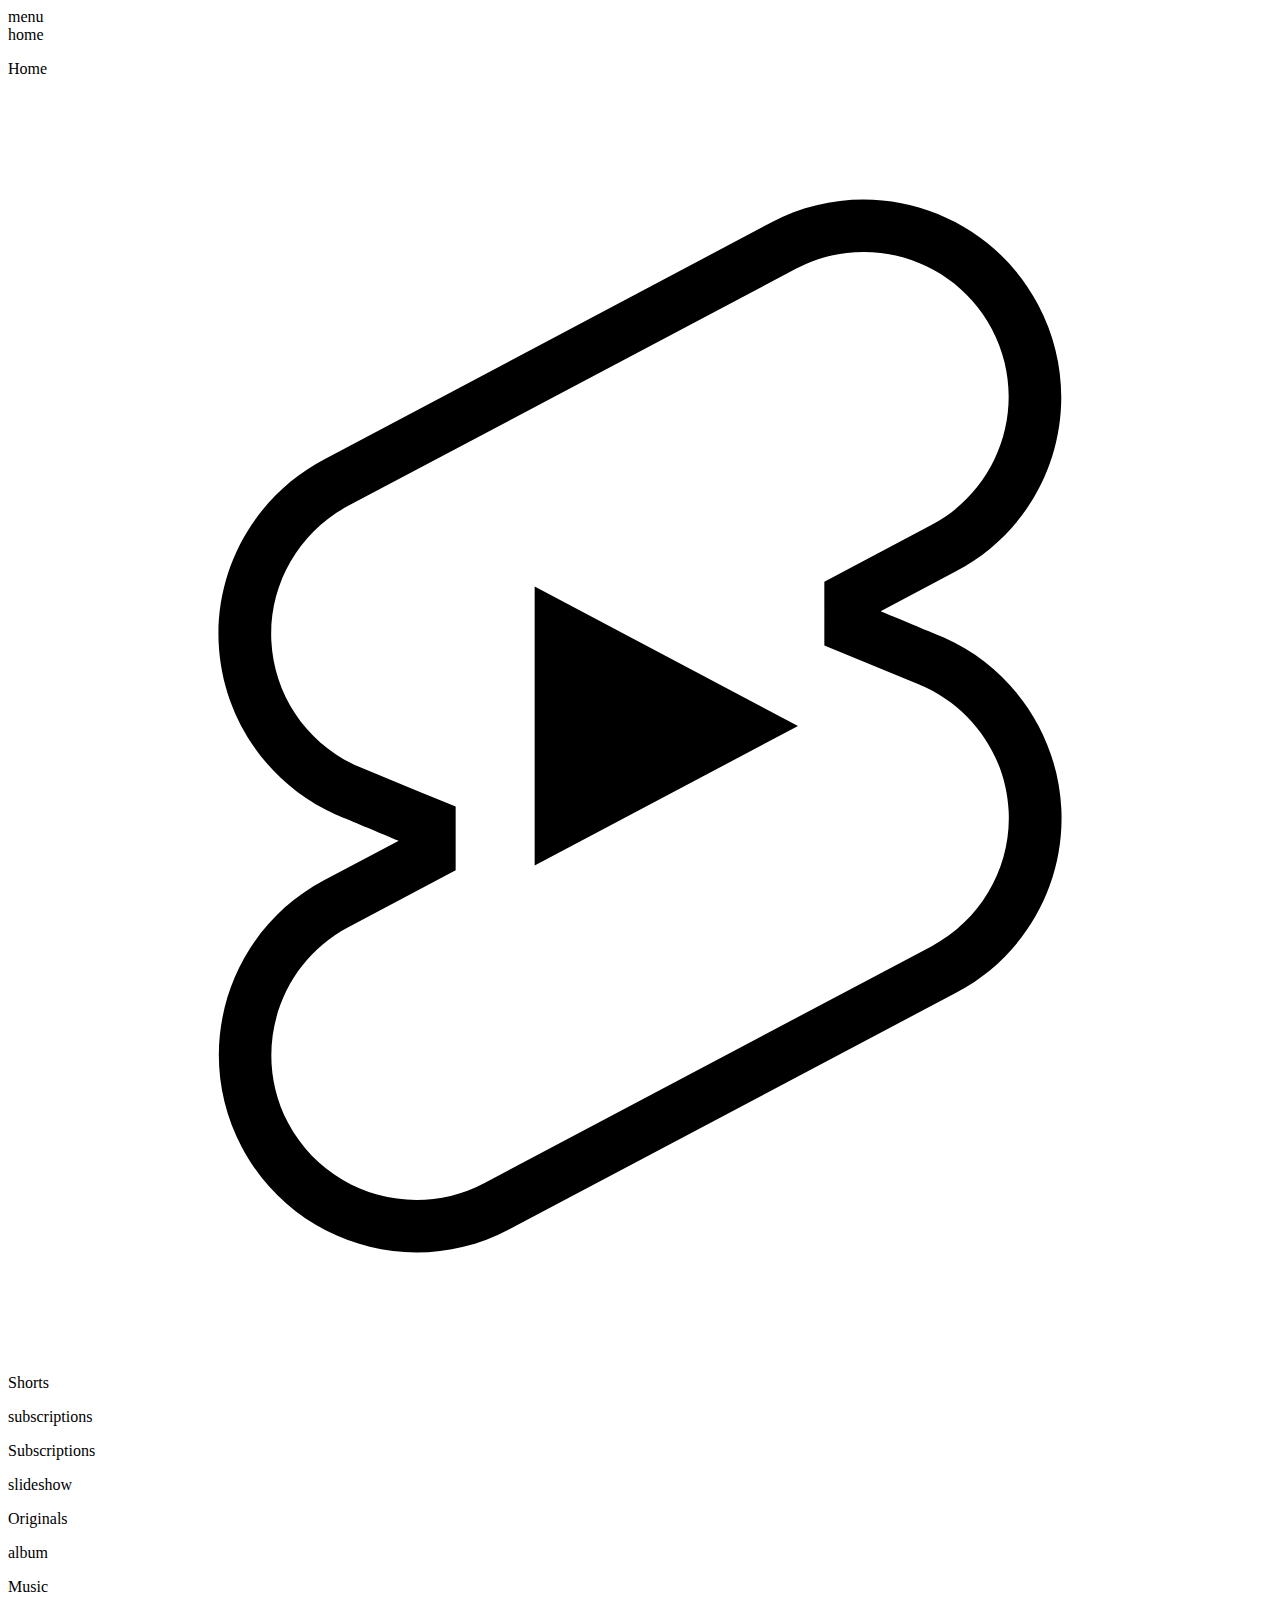
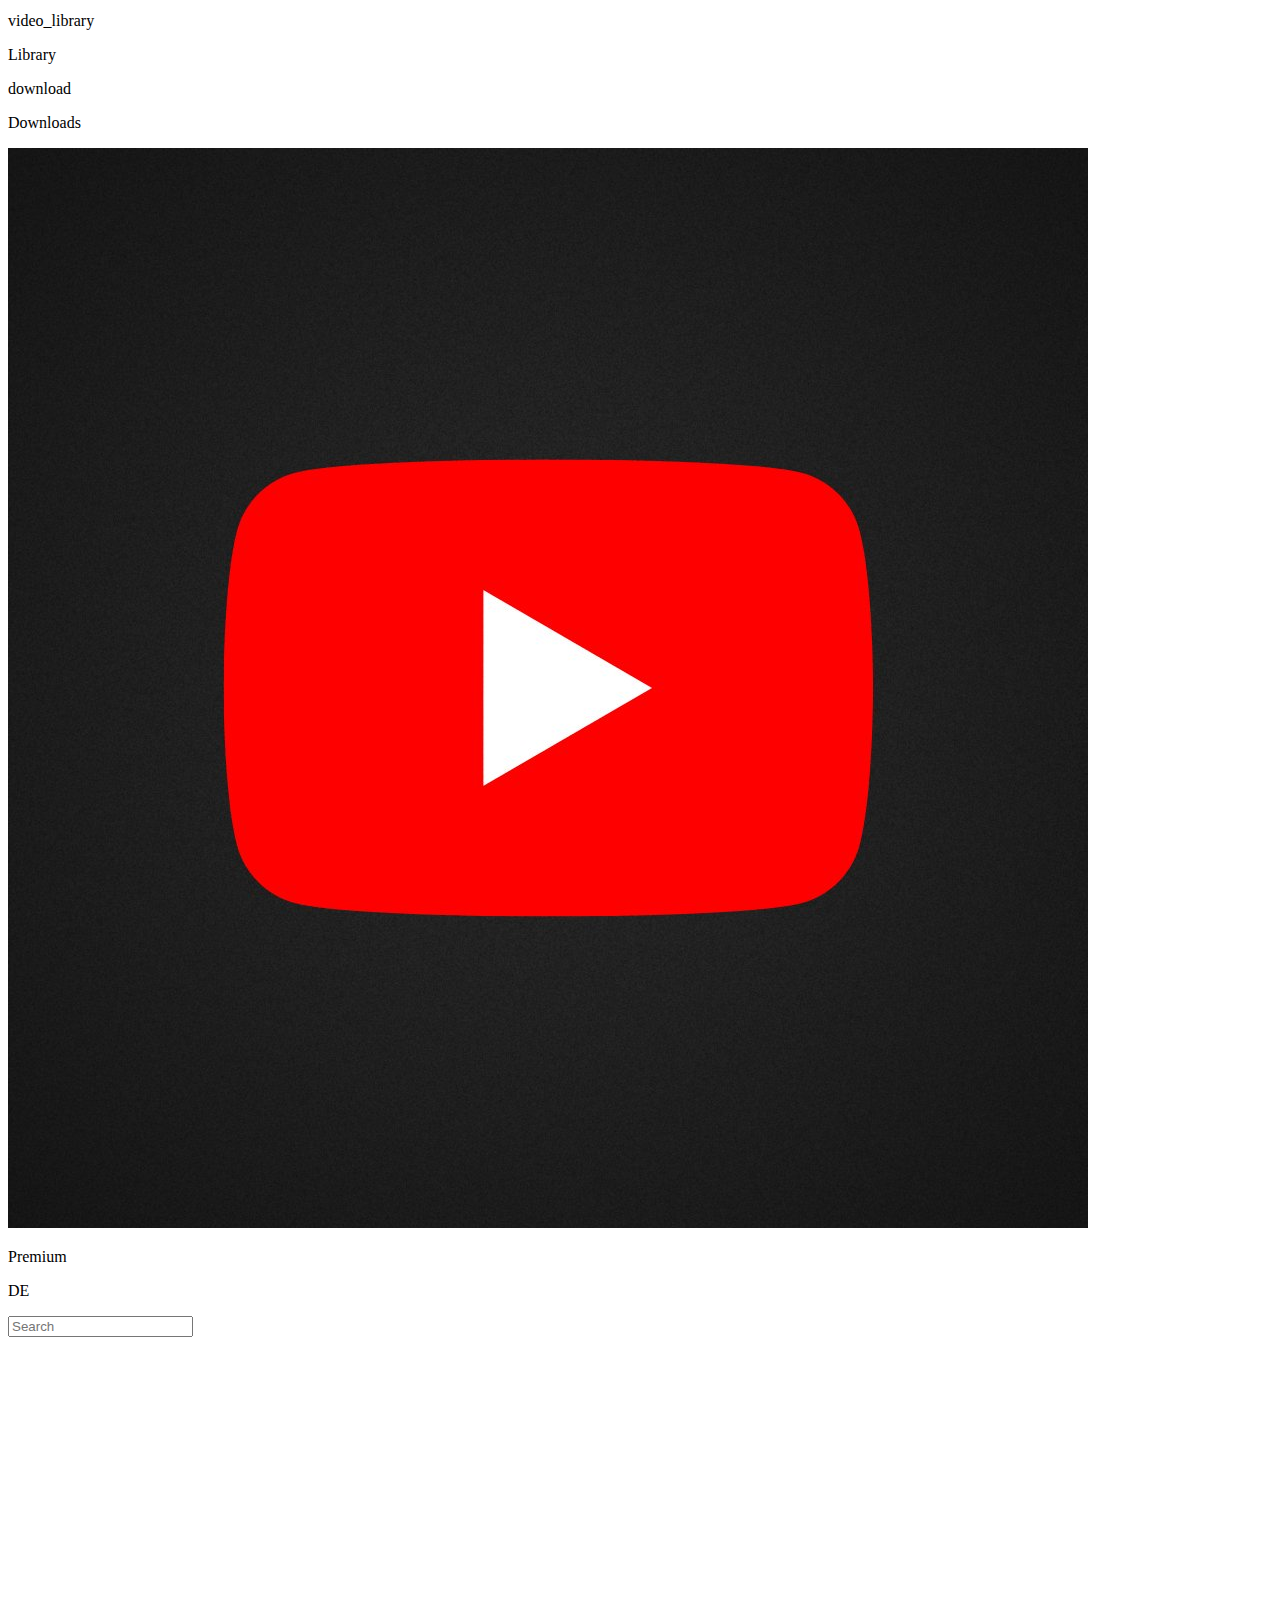
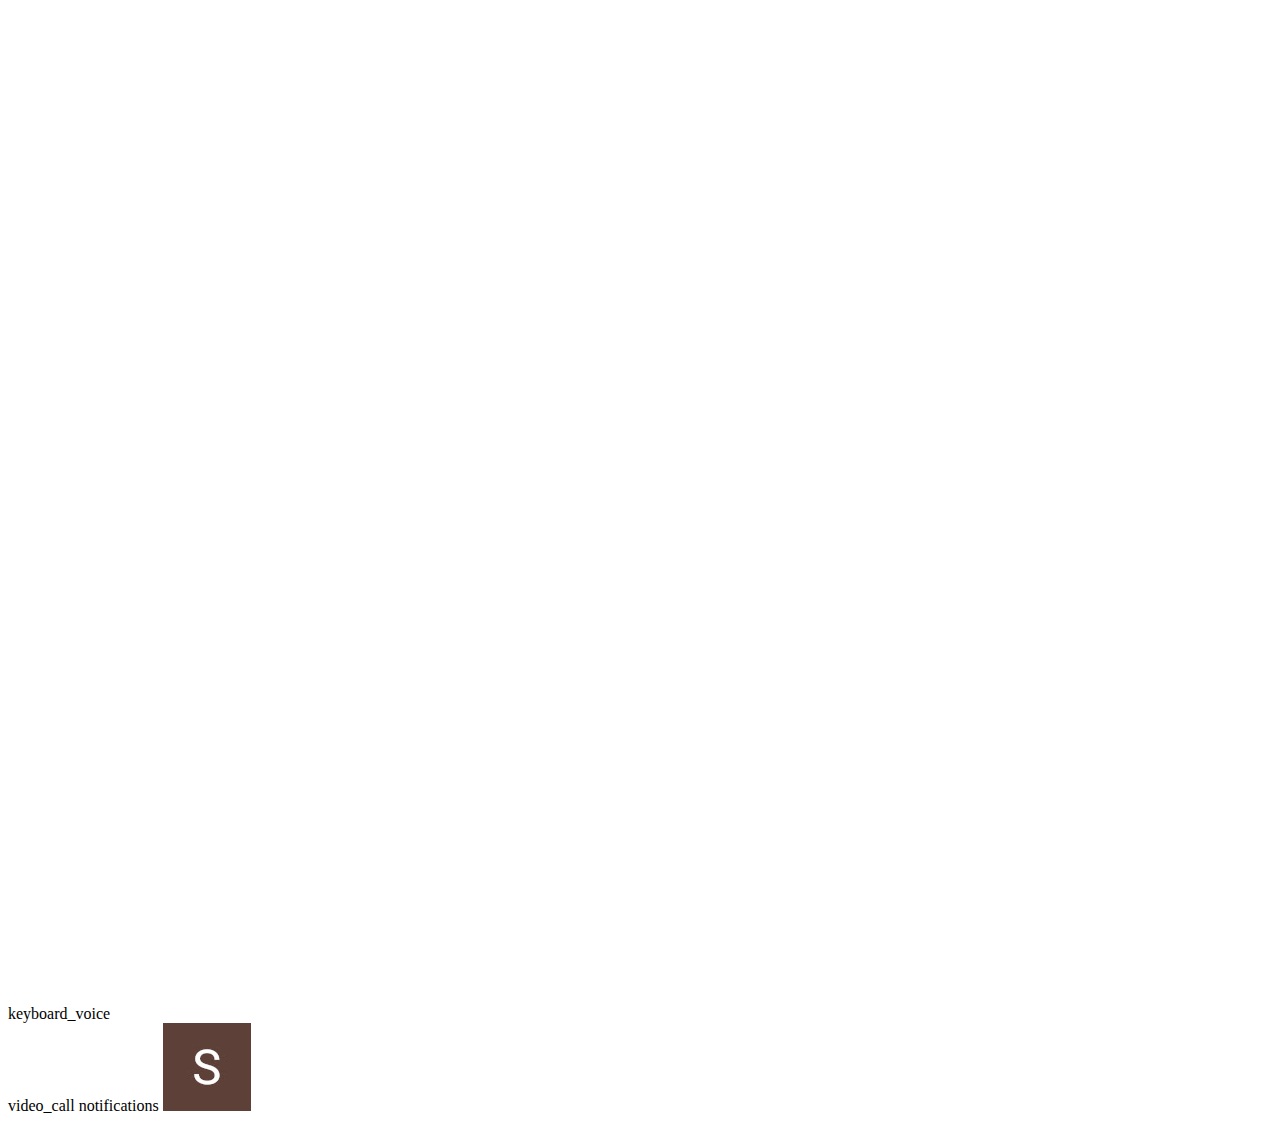
==== index.html @ 2f02013a "init commit" ====
<!DOCTYPE html>
<html lang="en">
<head>
    <meta charset="UTF-8">
    <meta http-equiv="X-UA-Compatible" content="IE=edge">
    <title>YouTube</title>
</head>
<body>
    <header class="header flex">
        <div class="left">
            <span class="material-symbols-outlined">menu</span>
            <div class="flex">
                <span class="material-symbols-outlined">home</span>
                <p>Home</p>
            </div>         
            <div class="flex">
                <svg  viewBox="0 0 24 24" preserveAspectRatio="xMidYMid meet" focusable="false" class="style-scope yt-icon" style="pointer-events: none; display: block; width: 100%; height: 100%;"><g height="24" viewBox="0 0 24 24" width="24" class="style-scope yt-icon"><path d="M10 14.65v-5.3L15 12l-5 2.65zm7.77-4.33c-.77-.32-1.2-.5-1.2-.5L18 9.06c1.84-.96 2.53-3.23 1.56-5.06s-3.24-2.53-5.07-1.56L6 6.94c-1.29.68-2.07 2.04-2 3.49.07 1.42.93 2.67 2.22 3.25.03.01 1.2.5 1.2.5L6 14.93c-1.83.97-2.53 3.24-1.56 5.07.97 1.83 3.24 2.53 5.07 1.56l8.5-4.5c1.29-.68 2.06-2.04 1.99-3.49-.07-1.42-.94-2.68-2.23-3.25zm-.23 5.86l-8.5 4.5c-1.34.71-3.01.2-3.72-1.14-.71-1.34-.2-3.01 1.14-3.72l2.04-1.08v-1.21l-.69-.28-1.11-.46c-.99-.41-1.65-1.35-1.7-2.41-.05-1.06.52-2.06 1.46-2.56l8.5-4.5c1.34-.71 3.01-.2 3.72 1.14.71 1.34.2 3.01-1.14 3.72L15.5 9.26v1.21l1.8.74c.99.41 1.65 1.35 1.7 2.41.05 1.06-.52 2.06-1.46 2.56z" class="style-scope yt-icon" class="shorts"></path></g></svg>
                <p>Shorts</p>
            </div>         
            <div class="flex">
                <span class="material-symbols-outlined">subscriptions</span>
                <p>Subscriptions</p>
            </div>         
            <div class="flex">
                <span class="material-symbols-outlined">slideshow</span>
                <p>Originals</p>
            </div>         
            <div class="flex">
                <span class="material-symbols-outlined">album</span>
                <p>Music</p>
            </div>         
            <div class="flex">
                <span class="material-symbols-outlined">video_library</span>
                <p>Library</p>
            </div>         
            <div class="flex">
                <span class="material-symbols-outlined">download</span>
                <p>Downloads</p>
            </div>         
        </div>
        <div class="header-left">
            <img src="/thumbnails/Fp6HcA0WwAAdF6J.logo.jpeg" alt="logo">
            <p>Premium</p>
            <p>DE</p>
        </div>
        <div class="header-middle">
            <input type="text" placeholder="Search">
            <img src="/svg/search-bar.svg" alt="search">
            <span class="material-symbols-outlined">keyboard_voice</span>
        </div>
        <div class="header-right">
            <span class="material-symbols-outlined">video_call</span>
            <span class="material-symbols-outlined">notifications</span>
            <img src="/thumbnails/name.jpeg" alt="name">
        </div>
        
    </header>
</body>
</html>
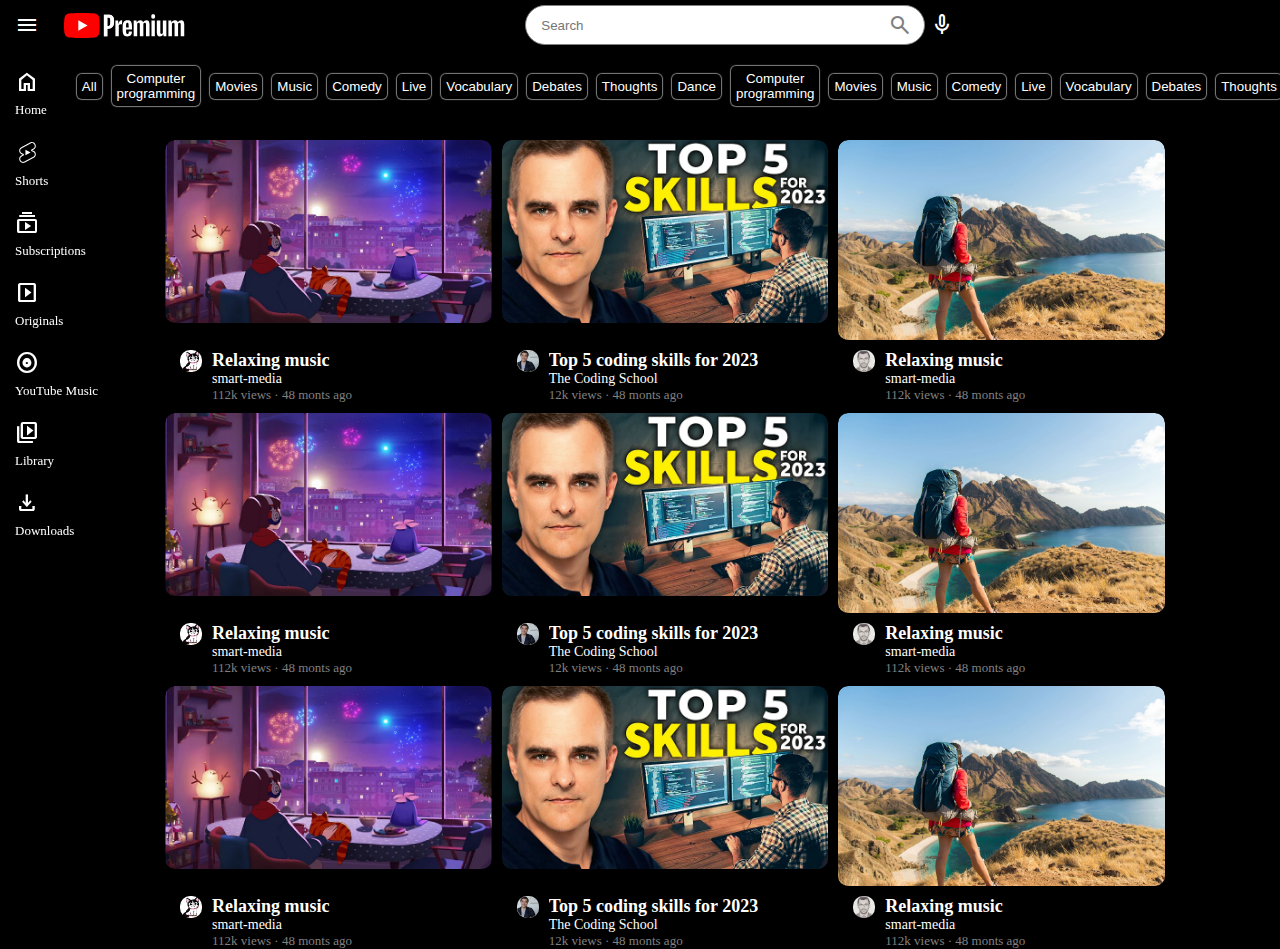
==== commit d57c04ed: "index and absolute path" ====
--- a/index.html
+++ b/index.html
@@ -3,57 +3,243 @@
 <head>
     <meta charset="UTF-8">
     <meta http-equiv="X-UA-Compatible" content="IE=edge">
-    <title>YouTube</title>
+    <meta name="viewport" content="width=device-width, initial-scale=1.0">
+    <title>LinkedIn</title>
+    <link rel="stylesheet" href="./font/index.css">
+    <link rel="stylesheet" href="style.css">
 </head>
 <body>
-    <header class="header flex">
-        <div class="left">
-            <span class="material-symbols-outlined">menu</span>
-            <div class="flex">
+    <div class="head">
+        <header class="header flex">
+            <div class="header-left flex">
+                <div class="menu flex-column">
+                    <div class="flex">
+                    <span class="material-symbols-outlined">menu</span>
+                    <svg viewBox="0 0 97 20" preserveAspectRatio="xMidYMid meet" focusable="false" class="style-scope yt-icon youtube" style="pointer-events: none; display: block;"><g viewBox="0 0 97 20" preserveAspectRatio="xMidYMid meet" class="style-scope yt-icon"><g class="style-scope yt-icon"><path d="M27.9704 3.12324C27.6411 1.89323 26.6745 0.926623 25.4445 0.597366C23.2173 2.24288e-07 14.2827 0 14.2827 0C14.2827 0 5.34807 2.24288e-07 3.12088 0.597366C1.89323 0.926623 0.924271 1.89323 0.595014 3.12324C-2.8036e-07 5.35042 0 10 0 10C0 10 -1.57002e-06 14.6496 0.597364 16.8768C0.926621 18.1068 1.89323 19.0734 3.12324 19.4026C5.35042 20 14.285 20 14.285 20C14.285 20 23.2197 20 25.4468 19.4026C26.6769 19.0734 27.6435 18.1068 27.9727 16.8768C28.5701 14.6496 28.5701 10 28.5701 10C28.5701 10 28.5677 5.35042 27.9704 3.12324Z" fill="#FF0000" class="style-scope yt-icon"></path><path d="M11.4275 14.2854L18.8475 10.0004L11.4275 5.71533V14.2854Z" fill="white" class="style-scope yt-icon"></path></g><g id="youtube-red-paths" class="style-scope yt-icon"><path d="M40.0566 6.34524V7.03668C40.0566 10.4915 38.5255 12.5118 35.1742 12.5118H34.6638V18.5583H31.9263V1.42285H35.414C38.6078 1.42285 40.0566 2.7728 40.0566 6.34524ZM37.1779 6.59218C37.1779 4.09924 36.7287 3.50658 35.1765 3.50658H34.6662V10.4727H35.1365C36.6064 10.4727 37.1803 9.40968 37.1803 7.10253L37.1779 6.59218Z" class="style-scope yt-icon"></path><path d="M46.5336 5.8345L46.3901 9.08238C45.2259 8.83779 44.264 9.02123 43.836 9.77382V18.5579H41.1196V6.0391H43.2857L43.5303 8.75312H43.6337C43.9183 6.77288 44.8379 5.771 46.0232 5.771C46.1949 5.7757 46.3666 5.79687 46.5336 5.8345Z" class="style-scope yt-icon"></path><path d="M49.6567 13.2456V13.8782C49.6567 16.0842 49.779 16.8415 50.7198 16.8415C51.6182 16.8415 51.8228 16.1501 51.8439 14.7178L54.2734 14.8613C54.4568 17.5565 53.0481 18.763 50.6586 18.763C47.7588 18.763 46.9004 16.8627 46.9004 13.4126V11.223C46.9004 7.58707 47.8599 5.80908 50.7409 5.80908C53.6407 5.80908 54.3769 7.32131 54.3769 11.0984V13.2456H49.6567ZM49.6567 10.6703V11.5687H51.7193V10.675C51.7193 8.37258 51.5547 7.71172 50.6821 7.71172C49.8096 7.71172 49.6567 8.38669 49.6567 10.675V10.6703Z" class="style-scope yt-icon"></path><path d="M68.4103 9.09902V18.5557H65.5928V9.30834C65.5928 8.28764 65.327 7.77729 64.7132 7.77729C64.2216 7.77729 63.7724 8.06186 63.4667 8.59338C63.4832 8.76271 63.4902 8.93439 63.4879 9.10373V18.5605H60.668V9.30834C60.668 8.28764 60.4022 7.77729 59.7884 7.77729C59.2969 7.77729 58.8665 8.06186 58.5631 8.57456V18.5628H55.7456V6.03929H57.9728L58.2221 7.63383H58.2621C58.8947 6.42969 59.9178 5.77588 61.1219 5.77588C62.3072 5.77588 62.9799 6.36854 63.288 7.43157C63.9418 6.34973 64.9225 5.77588 66.0443 5.77588C67.7564 5.77588 68.4103 7.00119 68.4103 9.09902Z" class="style-scope yt-icon"></path><path d="M69.8191 2.8338C69.8191 1.4862 70.3106 1.09814 71.3501 1.09814C72.4132 1.09814 72.8812 1.54734 72.8812 2.8338C72.8812 4.22373 72.4108 4.57181 71.3501 4.57181C70.3106 4.56945 69.8191 4.22138 69.8191 2.8338ZM69.9837 6.03935H72.6789V18.5629H69.9837V6.03935Z" class="style-scope yt-icon"></path><path d="M81.891 6.03955V18.5631H79.6849L79.4403 17.032H79.3792C78.7466 18.2573 77.827 18.7677 76.684 18.7677C75.0095 18.7677 74.2522 17.7046 74.2522 15.3975V6.0419H77.0697V15.2352C77.0697 16.3382 77.3002 16.7874 77.867 16.7874C78.3844 16.7663 78.8477 16.4582 79.0688 15.9902V6.0419H81.891V6.03955Z" class="style-scope yt-icon"></path><path d="M96.1901 9.09893V18.5557H93.3726V9.30825C93.3726 8.28755 93.1068 7.7772 92.493 7.7772C92.0015 7.7772 91.5523 8.06177 91.2465 8.59329C91.263 8.76027 91.2701 8.9296 91.2677 9.09893V18.5557H88.4502V9.30825C88.4502 8.28755 88.1845 7.7772 87.5706 7.7772C87.0791 7.7772 86.6487 8.06177 86.3453 8.57447V18.5627H83.5278V6.0392H85.7527L85.9973 7.63139H86.0372C86.6699 6.42725 87.6929 5.77344 88.8971 5.77344C90.0824 5.77344 90.755 6.3661 91.0631 7.42913C91.7169 6.34729 92.6976 5.77344 93.8194 5.77344C95.541 5.77579 96.1901 7.0011 96.1901 9.09893Z" class="style-scope yt-icon"></path><path d="M40.0566 6.34524V7.03668C40.0566 10.4915 38.5255 12.5118 35.1742 12.5118H34.6638V18.5583H31.9263V1.42285H35.414C38.6078 1.42285 40.0566 2.7728 40.0566 6.34524ZM37.1779 6.59218C37.1779 4.09924 36.7287 3.50658 35.1765 3.50658H34.6662V10.4727H35.1365C36.6064 10.4727 37.1803 9.40968 37.1803 7.10253L37.1779 6.59218Z" class="style-scope yt-icon"></path></g></g></svg>
+                    </div>
+                </div>
+            </div>
+            <div class="header-middle">
+                <input type="text" placeholder="Search" class="search">
+                <span class="material-symbols-outlined search-icon size">search</span>
+                <span class="material-symbols-outlined mic size">mic</span>
+            </div>
+            <div class="header-right">
+                <span class="material-symbols-outlined size">mic</span>
+                <span class="material-symbols-outlined size">notifications</span>
+                <img src="./thumbnails/name.jpeg" alt="name">
+            </div>
+        </header>
+        <div class="sub-header">
+            <div class="button">
+            <button>All</button>
+            <button>Computer programming</button>
+            <button>Movies</button>
+            <button>Music</button>
+            <button>Comedy</button>
+            <button>Live</button>
+            <button>Vocabulary</button>
+            <button>Debates</button>
+            <button>Thoughts</button>
+            <button>Dance</button>
+            <button>Computer programming</button>
+            <button>Movies</button>
+            <button>Music</button>
+            <button>Comedy</button>
+            <button>Live</button>
+            <button>Vocabulary</button>
+            <button>Debates</button>
+            <button>Thoughts</button>
+            </div>
+        </div>
+    </div>
+    <div class="divisions">
+        <div class="card">
+            <div class="card-body">
+                <div class="card-img">
+                    <img src="./thumbnails/hq720 ..1.webp" alt="pic" />
+                </div>
+                <div class="video-details">
+                    <div class="video-image">
+                        <img src="./thumbnails/cat.webp" alt="pic">
+                    </div>
+                    <div class="video-description">
+                        <p class="heading">Relaxing music</p>
+                        <p >smart-media</p>
+                        <p class="sub-heading">112k views &#183; 48 monts ago</p>
+                    </div>
+                </div>
+            </div>
+        </div>
+        <div class="card">
+            <div class="card-body">
+                <div class="card-img">
+                    <img src="./thumbnails/hq720 (3).webp" alt="pic" />
+                </div>
+                <div class="video-details">
+                    <div class="video-image">
+                        <img src="./thumbnails/unnamed.1.jpeg" alt="pic">
+                    </div>
+                    <div class="video-description">
+                        <p class="heading">Top 5 coding skills for 2023</p>
+                        <p>The Coding School</p>
+                        <p class="sub-heading">12k views &#183; 48 monts ago</p>
+                    </div>
+                </div>
+            </div>
+        </div>
+        <div class="card">
+            <div class="card-body">
+                <div class="card-img">
+                    <img src="./thumbnails/work-and-travel-organisation-header-neu-lg.jpg" alt="pic" />
+                </div>
+                <div class="video-details">
+                    <div class="video-image">
+                        <img src="./thumbnails/unnamed.2.jpeg" alt="pic">
+                    </div>
+                    <div class="video-description">
+                        <p class="heading">Relaxing music</p>
+                        <p >smart-media</p>
+                        <p class="sub-heading">112k views &#183; 48 monts ago</p>
+                    </div>
+                </div>
+            </div>
+        </div>
+        <div class="card">
+            <div class="card-body">
+                <div class="card-img">
+                    <img src="./thumbnails/hq720 ..1.webp" alt="pic" />
+                </div>
+                <div class="video-details">
+                    <div class="video-image">
+                        <img src="./thumbnails/cat.webp" alt="pic">
+                    </div>
+                    <div class="video-description">
+                        <p class="heading">Relaxing music</p>
+                        <p >smart-media</p>
+                        <p class="sub-heading">112k views &#183; 48 monts ago</p>
+                    </div>
+                </div>
+            </div>
+        </div>
+        <div class="card">
+            <div class="card-body">
+                <div class="card-img">
+                    <img src="./thumbnails/hq720 (3).webp" alt="pic" />
+                </div>
+                <div class="video-details">
+                    <div class="video-image">
+                        <img src="./thumbnails/unnamed.1.jpeg" alt="pic">
+                    </div>
+                    <div class="video-description">
+                        <p class="heading">Top 5 coding skills for 2023</p>
+                        <p>The Coding School</p>
+                        <p class="sub-heading">12k views &#183; 48 monts ago</p>
+                    </div>
+                </div>
+            </div>
+        </div>
+        <div class="card">
+            <div class="card-body">
+                <div class="card-img">
+                    <img src="./thumbnails/work-and-travel-organisation-header-neu-lg.jpg" alt="pic" />
+                </div>
+                <div class="video-details">
+                    <div class="video-image">
+                        <img src="./thumbnails/unnamed.2.jpeg" alt="pic">
+                    </div>
+                    <div class="video-description">
+                        <p class="heading">Relaxing music</p>
+                        <p >smart-media</p>
+                        <p class="sub-heading">112k views &#183; 48 monts ago</p>
+                    </div>
+                </div>
+            </div>
+        </div>
+        <div class="card">
+            <div class="card-body">
+                <div class="card-img">
+                    <img src="./thumbnails/hq720 ..1.webp" alt="pic" />
+                </div>
+                <div class="video-details">
+                    <div class="video-image">
+                        <img src="./thumbnails/cat.webp" alt="pic">
+                    </div>
+                    <div class="video-description">
+                        <p class="heading">Relaxing music</p>
+                        <p >smart-media</p>
+                        <p class="sub-heading">112k views &#183; 48 monts ago</p>
+                    </div>
+                </div>
+            </div>
+        </div>
+        <div class="card">
+            <div class="card-body">
+                <div class="card-img">
+                    <img src="./thumbnails/hq720 (3).webp" alt="pic" />
+                </div>
+                <div class="video-details">
+                    <div class="video-image">
+                        <img src="./thumbnails/unnamed.1.jpeg" alt="pic">
+                    </div>
+                    <div class="video-description">
+                        <p class="heading">Top 5 coding skills for 2023</p>
+                        <p>The Coding School</p>
+                        <p class="sub-heading">12k views &#183; 48 monts ago</p>
+                    </div>
+                </div>
+            </div>
+        </div>
+        <div class="card">
+            <div class="card-body">
+                <div class="card-img">
+                    <img src="./thumbnails/work-and-travel-organisation-header-neu-lg.jpg" alt="pic" />
+                </div>
+                <div class="video-details">
+                    <div class="video-image">
+                        <img src="./thumbnails/unnamed.2.jpeg" alt="pic">
+                    </div>
+                    <div class="video-description">
+                        <p class="heading">Relaxing music</p>
+                        <p >smart-media</p>
+                        <p class="sub-heading">112k views &#183; 48 monts ago</p>
+                    </div>
+                </div>
+            </div>
+        </div>
+    </div>
+    <aside>
+        <div class="f flex-cloumn">
+            <div class="home flex-cloumn sidebar">
                 <span class="material-symbols-outlined">home</span>
                 <p>Home</p>
-            </div>         
-            <div class="flex">
-                <svg  viewBox="0 0 24 24" preserveAspectRatio="xMidYMid meet" focusable="false" class="style-scope yt-icon" style="pointer-events: none; display: block; width: 100%; height: 100%;"><g height="24" viewBox="0 0 24 24" width="24" class="style-scope yt-icon"><path d="M10 14.65v-5.3L15 12l-5 2.65zm7.77-4.33c-.77-.32-1.2-.5-1.2-.5L18 9.06c1.84-.96 2.53-3.23 1.56-5.06s-3.24-2.53-5.07-1.56L6 6.94c-1.29.68-2.07 2.04-2 3.49.07 1.42.93 2.67 2.22 3.25.03.01 1.2.5 1.2.5L6 14.93c-1.83.97-2.53 3.24-1.56 5.07.97 1.83 3.24 2.53 5.07 1.56l8.5-4.5c1.29-.68 2.06-2.04 1.99-3.49-.07-1.42-.94-2.68-2.23-3.25zm-.23 5.86l-8.5 4.5c-1.34.71-3.01.2-3.72-1.14-.71-1.34-.2-3.01 1.14-3.72l2.04-1.08v-1.21l-.69-.28-1.11-.46c-.99-.41-1.65-1.35-1.7-2.41-.05-1.06.52-2.06 1.46-2.56l8.5-4.5c1.34-.71 3.01-.2 3.72 1.14.71 1.34.2 3.01-1.14 3.72L15.5 9.26v1.21l1.8.74c.99.41 1.65 1.35 1.7 2.41.05 1.06-.52 2.06-1.46 2.56z" class="style-scope yt-icon" class="shorts"></path></g></svg>
+            </div>
+            <div class="shorts flex-column sidebar">
+                <svg viewBox="0 0 24 24" preserveAspectRatio="xMidYMid meet" focusable="false" class="style-scope yt-icon shorts-svg" style="pointer-events: none; "><g height="24" viewBox="0 0 24 24" width="24" class="style-scope yt-icon"><path d="M10 14.65v-5.3L15 12l-5 2.65zm7.77-4.33c-.77-.32-1.2-.5-1.2-.5L18 9.06c1.84-.96 2.53-3.23 1.56-5.06s-3.24-2.53-5.07-1.56L6 6.94c-1.29.68-2.07 2.04-2 3.49.07 1.42.93 2.67 2.22 3.25.03.01 1.2.5 1.2.5L6 14.93c-1.83.97-2.53 3.24-1.56 5.07.97 1.83 3.24 2.53 5.07 1.56l8.5-4.5c1.29-.68 2.06-2.04 1.99-3.49-.07-1.42-.94-2.68-2.23-3.25zm-.23 5.86l-8.5 4.5c-1.34.71-3.01.2-3.72-1.14-.71-1.34-.2-3.01 1.14-3.72l2.04-1.08v-1.21l-.69-.28-1.11-.46c-.99-.41-1.65-1.35-1.7-2.41-.05-1.06.52-2.06 1.46-2.56l8.5-4.5c1.34-.71 3.01-.2 3.72 1.14.71 1.34.2 3.01-1.14 3.72L15.5 9.26v1.21l1.8.74c.99.41 1.65 1.35 1.7 2.41.05 1.06-.52 2.06-1.46 2.56z" class="style-scope yt-icon"></path></g></svg>
                 <p>Shorts</p>
-            </div>         
-            <div class="flex">
+            </div>
+            <div class="subscriptions flex-column sidebar">
                 <span class="material-symbols-outlined">subscriptions</span>
                 <p>Subscriptions</p>
-            </div>         
-            <div class="flex">
+            </div>
+            <div class="originals flex-column sidebar">
                 <span class="material-symbols-outlined">slideshow</span>
                 <p>Originals</p>
-            </div>         
-            <div class="flex">
+            </div>
+            <div class="youtube-music flex-column sidebar">
                 <span class="material-symbols-outlined">album</span>
-                <p>Music</p>
-            </div>         
-            <div class="flex">
+                <p>YouTube Music</p>
+            </div>
+            <div class="library flex-column sidebar">
                 <span class="material-symbols-outlined">video_library</span>
                 <p>Library</p>
-            </div>         
-            <div class="flex">
+            </div>
+            <div class="downloads flex-column sidebar">
                 <span class="material-symbols-outlined">download</span>
                 <p>Downloads</p>
-            </div>         
-        </div>
-        <div class="header-left">
-            <img src="/thumbnails/Fp6HcA0WwAAdF6J.logo.jpeg" alt="logo">
-            <p>Premium</p>
-            <p>DE</p>
-        </div>
-        <div class="header-middle">
-            <input type="text" placeholder="Search">
-            <img src="/svg/search-bar.svg" alt="search">
-            <span class="material-symbols-outlined">keyboard_voice</span>
-        </div>
-        <div class="header-right">
-            <span class="material-symbols-outlined">video_call</span>
-            <span class="material-symbols-outlined">notifications</span>
-            <img src="/thumbnails/name.jpeg" alt="name">
-        </div>
-        
-    </header>
+            </div>   
+        </div>
+    </aside>
+   
 </body>
 </html>--- a/font/index.css
+++ b/font/index.css
@@ -0,0 +1,23 @@
+/* fallback */
+@font-face {
+    font-family: 'Material Symbols Outlined';
+    font-style: normal;
+    font-weight: 100 700;
+    src: url(./mat-icons.woff2) format('woff2');
+  }
+  
+  .material-symbols-outlined {
+    font-family: 'Material Symbols Outlined';
+    font-weight: normal;
+    font-style: normal;
+    font-size: 24px;
+    line-height: 1;
+    letter-spacing: normal;
+    text-transform: none;
+    display: inline-block;
+    white-space: nowrap;
+    word-wrap: normal;
+    direction: ltr;
+    -webkit-font-smoothing: antialiased;
+  }
+  --- a/style.css
+++ b/style.css
@@ -0,0 +1,195 @@
+:root {
+    --main-bg: #000;
+    --main-color: #fff;
+}
+
+* {
+    margin: 0;
+    padding: 0;
+    box-sizing: border-box;
+    color: var(--main-color);
+}
+
+svg {
+    fill: var(--main-color);
+}
+
+body {
+    margin-left: 15px;
+    margin-right: 15px;
+    position: relative;
+    background: var(--main-bg);
+}
+
+.flex {
+    display: flex;    
+    justify-content: space-between;
+}
+
+.shorts-svg {
+    width: 25px;
+}
+
+.youtube  {
+    height:25px;
+    margin-left: 25px;
+}
+.flex-column {
+    display: flex;
+    flex-direction: column;  
+}
+.f p{
+   font-size: 13px;
+   
+}
+.f {
+   display: flex;
+    flex-direction: column;
+    gap: 30px;
+    line-height: 1px;
+}
+.button {
+    display: flex;
+    align-items: center;
+    gap: 10px;
+    justify-content: center;
+}
+.sub-header {
+    position: fixed;
+    top: 50px;
+    padding-top: 1rem;
+    padding-bottom: 5px;
+    left: 6%;
+    background: var(--main-bg);
+    z-index: 5;
+}
+button {
+    padding: 5px;
+    border: none;
+    box-shadow: 0 0 1px 1px grey;
+    border-radius: 5px;
+    background: var(--main-bg);
+}
+header {
+    height: 50px;
+    gap: 340px;
+    align-items: center;
+    margin-bottom: 10px;
+    position: fixed;
+    top: 0;
+    background: var(--main-bg);
+    z-index: 5;
+}
+.header-right img {
+    border-radius: 50%;
+    width: 35px;
+    height: 35px;
+   
+}
+.size {
+    width: 40px;
+}
+.header-right {
+    display: flex;
+    align-items: center;
+    gap: 5px;
+}
+.header-middle {
+    display: flex;
+    align-items: center;
+    position: relative;
+    gap: 5px;
+}
+.header-middle .search {
+    width: 400px;
+    height: 40px;
+    border-radius: 50px;
+    border: 1px solid grey;
+    text-indent: 15px;
+}
+.header-middle .search-icon {
+    position: absolute;
+    top:8%;
+    right: 14%;
+    transform: translate(50%,20%);
+    color: grey;
+}
+.sidebar {
+    display: flex;
+    flex-direction: column;
+    gap: 15px;
+    justify-content: center;
+   
+}
+
+
+.divisions {
+    display: flex;
+    margin-top: 140px;
+    gap: 10px;
+    flex-wrap: wrap;
+    padding-left: 150px;
+    padding-right: 100px;
+}
+.card {
+    flex-basis: calc(33.33% - 10px);
+    flex-shrink: 1;
+    flex-grow: 1;
+    gap: 10px;
+}
+.card-body {
+    display: flex;
+    flex-direction: column;
+    font-size: 14px;
+    font-weight: 400;
+    gap: 10px;
+}
+.card-body img{
+    width: 100%;
+    border-radius: 10px;
+    object-fit: cover;
+}
+aside {
+    position: fixed;
+    left: 15px;
+    top: 70px;
+}
+.heading {
+    font-size: 18px;
+    font-weight: bold;
+    overflow: hidden;
+}
+.sub-heading {
+   font-size: 13px;
+   color:grey
+}
+.head {
+    background: rgba(88, 48, 48, 0.019);
+}
+.video-image {
+    height: 22px;
+    width: 22px;
+    border-radius: 50%;
+}
+.video-heading {
+    display: flex;
+    
+}
+.video-details {
+    display: flex;
+    margin-left: 15px;
+    gap: 10px;
+}
+.video-description {
+    display: flex;
+    flex-direction: column;
+}
+.card-img {
+    height: 200px;
+    width: 100%;
+    overflow: hidden;
+    border-radius: 10px;
+}
+.card-img img {
+    width: 100%;
+}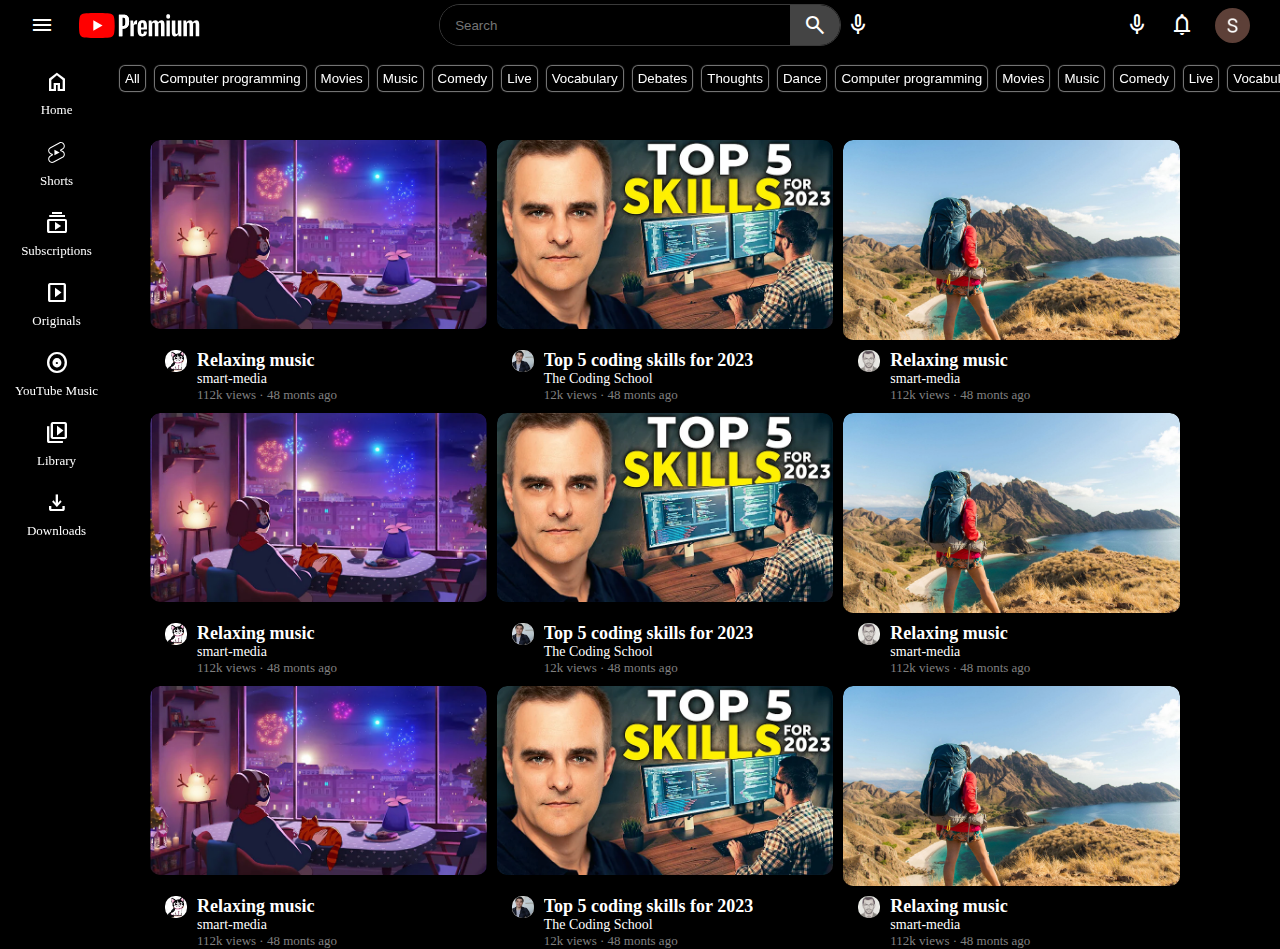
==== commit a03013b0: "fix" ====
--- a/index.html
+++ b/index.html
@@ -4,7 +4,7 @@
     <meta charset="UTF-8">
     <meta http-equiv="X-UA-Compatible" content="IE=edge">
     <meta name="viewport" content="width=device-width, initial-scale=1.0">
-    <title>LinkedIn</title>
+    <title>YouTube</title>
     <link rel="stylesheet" href="./font/index.css">
     <link rel="stylesheet" href="style.css">
 </head>
@@ -20,8 +20,10 @@
                 </div>
             </div>
             <div class="header-middle">
-                <input type="text" placeholder="Search" class="search">
-                <span class="material-symbols-outlined search-icon size">search</span>
+                <div class="search-input">
+                    <input type="text" placeholder="Search" class="search">
+                    <span class="material-symbols-outlined search-icon size">search</span>
+                </div>
                 <span class="material-symbols-outlined mic size">mic</span>
             </div>
             <div class="header-right">
@@ -32,185 +34,29 @@
         </header>
         <div class="sub-header">
             <div class="button">
-            <button>All</button>
-            <button>Computer programming</button>
-            <button>Movies</button>
-            <button>Music</button>
-            <button>Comedy</button>
-            <button>Live</button>
-            <button>Vocabulary</button>
-            <button>Debates</button>
-            <button>Thoughts</button>
-            <button>Dance</button>
-            <button>Computer programming</button>
-            <button>Movies</button>
-            <button>Music</button>
-            <button>Comedy</button>
-            <button>Live</button>
-            <button>Vocabulary</button>
-            <button>Debates</button>
-            <button>Thoughts</button>
-            </div>
-        </div>
-    </div>
-    <div class="divisions">
-        <div class="card">
-            <div class="card-body">
-                <div class="card-img">
-                    <img src="./thumbnails/hq720 ..1.webp" alt="pic" />
-                </div>
-                <div class="video-details">
-                    <div class="video-image">
-                        <img src="./thumbnails/cat.webp" alt="pic">
-                    </div>
-                    <div class="video-description">
-                        <p class="heading">Relaxing music</p>
-                        <p >smart-media</p>
-                        <p class="sub-heading">112k views &#183; 48 monts ago</p>
-                    </div>
-                </div>
-            </div>
-        </div>
-        <div class="card">
-            <div class="card-body">
-                <div class="card-img">
-                    <img src="./thumbnails/hq720 (3).webp" alt="pic" />
-                </div>
-                <div class="video-details">
-                    <div class="video-image">
-                        <img src="./thumbnails/unnamed.1.jpeg" alt="pic">
-                    </div>
-                    <div class="video-description">
-                        <p class="heading">Top 5 coding skills for 2023</p>
-                        <p>The Coding School</p>
-                        <p class="sub-heading">12k views &#183; 48 monts ago</p>
-                    </div>
-                </div>
-            </div>
-        </div>
-        <div class="card">
-            <div class="card-body">
-                <div class="card-img">
-                    <img src="./thumbnails/work-and-travel-organisation-header-neu-lg.jpg" alt="pic" />
-                </div>
-                <div class="video-details">
-                    <div class="video-image">
-                        <img src="./thumbnails/unnamed.2.jpeg" alt="pic">
-                    </div>
-                    <div class="video-description">
-                        <p class="heading">Relaxing music</p>
-                        <p >smart-media</p>
-                        <p class="sub-heading">112k views &#183; 48 monts ago</p>
-                    </div>
-                </div>
-            </div>
-        </div>
-        <div class="card">
-            <div class="card-body">
-                <div class="card-img">
-                    <img src="./thumbnails/hq720 ..1.webp" alt="pic" />
-                </div>
-                <div class="video-details">
-                    <div class="video-image">
-                        <img src="./thumbnails/cat.webp" alt="pic">
-                    </div>
-                    <div class="video-description">
-                        <p class="heading">Relaxing music</p>
-                        <p >smart-media</p>
-                        <p class="sub-heading">112k views &#183; 48 monts ago</p>
-                    </div>
-                </div>
-            </div>
-        </div>
-        <div class="card">
-            <div class="card-body">
-                <div class="card-img">
-                    <img src="./thumbnails/hq720 (3).webp" alt="pic" />
-                </div>
-                <div class="video-details">
-                    <div class="video-image">
-                        <img src="./thumbnails/unnamed.1.jpeg" alt="pic">
-                    </div>
-                    <div class="video-description">
-                        <p class="heading">Top 5 coding skills for 2023</p>
-                        <p>The Coding School</p>
-                        <p class="sub-heading">12k views &#183; 48 monts ago</p>
-                    </div>
-                </div>
-            </div>
-        </div>
-        <div class="card">
-            <div class="card-body">
-                <div class="card-img">
-                    <img src="./thumbnails/work-and-travel-organisation-header-neu-lg.jpg" alt="pic" />
-                </div>
-                <div class="video-details">
-                    <div class="video-image">
-                        <img src="./thumbnails/unnamed.2.jpeg" alt="pic">
-                    </div>
-                    <div class="video-description">
-                        <p class="heading">Relaxing music</p>
-                        <p >smart-media</p>
-                        <p class="sub-heading">112k views &#183; 48 monts ago</p>
-                    </div>
-                </div>
-            </div>
-        </div>
-        <div class="card">
-            <div class="card-body">
-                <div class="card-img">
-                    <img src="./thumbnails/hq720 ..1.webp" alt="pic" />
-                </div>
-                <div class="video-details">
-                    <div class="video-image">
-                        <img src="./thumbnails/cat.webp" alt="pic">
-                    </div>
-                    <div class="video-description">
-                        <p class="heading">Relaxing music</p>
-                        <p >smart-media</p>
-                        <p class="sub-heading">112k views &#183; 48 monts ago</p>
-                    </div>
-                </div>
-            </div>
-        </div>
-        <div class="card">
-            <div class="card-body">
-                <div class="card-img">
-                    <img src="./thumbnails/hq720 (3).webp" alt="pic" />
-                </div>
-                <div class="video-details">
-                    <div class="video-image">
-                        <img src="./thumbnails/unnamed.1.jpeg" alt="pic">
-                    </div>
-                    <div class="video-description">
-                        <p class="heading">Top 5 coding skills for 2023</p>
-                        <p>The Coding School</p>
-                        <p class="sub-heading">12k views &#183; 48 monts ago</p>
-                    </div>
-                </div>
-            </div>
-        </div>
-        <div class="card">
-            <div class="card-body">
-                <div class="card-img">
-                    <img src="./thumbnails/work-and-travel-organisation-header-neu-lg.jpg" alt="pic" />
-                </div>
-                <div class="video-details">
-                    <div class="video-image">
-                        <img src="./thumbnails/unnamed.2.jpeg" alt="pic">
-                    </div>
-                    <div class="video-description">
-                        <p class="heading">Relaxing music</p>
-                        <p >smart-media</p>
-                        <p class="sub-heading">112k views &#183; 48 monts ago</p>
-                    </div>
-                </div>
+                <button>All</button>
+                <button>Computer programming</button>
+                <button>Movies</button>
+                <button>Music</button>
+                <button>Comedy</button>
+                <button>Live</button>
+                <button>Vocabulary</button>
+                <button>Debates</button>
+                <button>Thoughts</button>
+                <button>Dance</button>
+                <button>Computer programming</button>
+                <button>Movies</button>
+                <button>Music</button>
+                <button>Comedy</button>
+                <button>Live</button>
+                <button>Vocabulary</button>
+                <button>Debates</button>
             </div>
         </div>
     </div>
     <aside>
         <div class="f flex-cloumn">
-            <div class="home flex-cloumn sidebar">
+            <div class="home flex-column sidebar">
                 <span class="material-symbols-outlined">home</span>
                 <p>Home</p>
             </div>
@@ -240,6 +86,160 @@
             </div>   
         </div>
     </aside>
-   
+    <div class="divisions">
+        <div class="card">
+            <div class="card-body">
+                <div class="card-img">
+                    <img src="./thumbnails/hq720 ..1.webp" alt="pic" />
+                </div>
+                <div class="video-details">
+                    <div class="video-image">
+                        <img src="./thumbnails/cat.webp" alt="pic">
+                    </div>
+                    <div class="video-description">
+                        <p class="heading">Relaxing music</p>
+                        <p >smart-media</p>
+                        <p class="sub-heading">112k views &#183; 48 monts ago</p>
+                    </div>
+                </div>
+            </div>
+        </div>
+        <div class="card">
+            <div class="card-body">
+                <div class="card-img">
+                    <img src="./thumbnails/hq720 (3).webp" alt="pic" />
+                </div>
+                <div class="video-details">
+                    <div class="video-image">
+                        <img src="./thumbnails/unnamed.1.jpeg" alt="pic">
+                    </div>
+                    <div class="video-description">
+                        <p class="heading">Top 5 coding skills for 2023</p>
+                        <p>The Coding School</p>
+                        <p class="sub-heading">12k views &#183; 48 monts ago</p>
+                    </div>
+                </div>
+            </div>
+        </div>
+        <div class="card">
+            <div class="card-body">
+                <div class="card-img">
+                    <img src="./thumbnails/work-and-travel-organisation-header-neu-lg.jpg" alt="pic" />
+                </div>
+                <div class="video-details">
+                    <div class="video-image">
+                        <img src="./thumbnails/unnamed.2.jpeg" alt="pic">
+                    </div>
+                    <div class="video-description">
+                        <p class="heading">Relaxing music</p>
+                        <p >smart-media</p>
+                        <p class="sub-heading">112k views &#183; 48 monts ago</p>
+                    </div>
+                </div>
+            </div>
+        </div>
+        <div class="card">
+            <div class="card-body">
+                <div class="card-img">
+                    <img src="./thumbnails/hq720 ..1.webp" alt="pic" />
+                </div>
+                <div class="video-details">
+                    <div class="video-image">
+                        <img src="./thumbnails/cat.webp" alt="pic">
+                    </div>
+                    <div class="video-description">
+                        <p class="heading">Relaxing music</p>
+                        <p >smart-media</p>
+                        <p class="sub-heading">112k views &#183; 48 monts ago</p>
+                    </div>
+                </div>
+            </div>
+        </div>
+        <div class="card">
+            <div class="card-body">
+                <div class="card-img">
+                    <img src="./thumbnails/hq720 (3).webp" alt="pic" />
+                </div>
+                <div class="video-details">
+                    <div class="video-image">
+                        <img src="./thumbnails/unnamed.1.jpeg" alt="pic">
+                    </div>
+                    <div class="video-description">
+                        <p class="heading">Top 5 coding skills for 2023</p>
+                        <p>The Coding School</p>
+                        <p class="sub-heading">12k views &#183; 48 monts ago</p>
+                    </div>
+                </div>
+            </div>
+        </div>
+        <div class="card">
+            <div class="card-body">
+                <div class="card-img">
+                    <img src="./thumbnails/work-and-travel-organisation-header-neu-lg.jpg" alt="pic" />
+                </div>
+                <div class="video-details">
+                    <div class="video-image">
+                        <img src="./thumbnails/unnamed.2.jpeg" alt="pic">
+                    </div>
+                    <div class="video-description">
+                        <p class="heading">Relaxing music</p>
+                        <p >smart-media</p>
+                        <p class="sub-heading">112k views &#183; 48 monts ago</p>
+                    </div>
+                </div>
+            </div>
+        </div>
+        <div class="card">
+            <div class="card-body">
+                <div class="card-img">
+                    <img src="./thumbnails/hq720 ..1.webp" alt="pic" />
+                </div>
+                <div class="video-details">
+                    <div class="video-image">
+                        <img src="./thumbnails/cat.webp" alt="pic">
+                    </div>
+                    <div class="video-description">
+                        <p class="heading">Relaxing music</p>
+                        <p >smart-media</p>
+                        <p class="sub-heading">112k views &#183; 48 monts ago</p>
+                    </div>
+                </div>
+            </div>
+        </div>
+        <div class="card">
+            <div class="card-body">
+                <div class="card-img">
+                    <img src="./thumbnails/hq720 (3).webp" alt="pic" />
+                </div>
+                <div class="video-details">
+                    <div class="video-image">
+                        <img src="./thumbnails/unnamed.1.jpeg" alt="pic">
+                    </div>
+                    <div class="video-description">
+                        <p class="heading">Top 5 coding skills for 2023</p>
+                        <p>The Coding School</p>
+                        <p class="sub-heading">12k views &#183; 48 monts ago</p>
+                    </div>
+                </div>
+            </div>
+        </div>
+        <div class="card">
+            <div class="card-body">
+                <div class="card-img">
+                    <img src="./thumbnails/work-and-travel-organisation-header-neu-lg.jpg" alt="pic" />
+                </div>
+                <div class="video-details">
+                    <div class="video-image">
+                        <img src="./thumbnails/unnamed.2.jpeg" alt="pic">
+                    </div>
+                    <div class="video-description">
+                        <p class="heading">Relaxing music</p>
+                        <p >smart-media</p>
+                        <p class="sub-heading">112k views &#183; 48 monts ago</p>
+                    </div>
+                </div>
+            </div>
+        </div>
+    </div>   
 </body>
 </html>--- a/style.css
+++ b/style.css
@@ -1,5 +1,6 @@
 :root {
     --main-bg: #000;
+    --sec-bg: #444444;
     --main-color: #fff;
 }
 
@@ -15,8 +16,6 @@
 }
 
 body {
-    margin-left: 15px;
-    margin-right: 15px;
     position: relative;
     background: var(--main-bg);
 }
@@ -52,33 +51,35 @@
     display: flex;
     align-items: center;
     gap: 10px;
-    justify-content: center;
 }
 .sub-header {
     position: fixed;
     top: 50px;
     padding-top: 1rem;
     padding-bottom: 5px;
-    left: 6%;
+    padding-left: 120px;
     background: var(--main-bg);
     z-index: 5;
-}
-button {
+    width: 100%;
+}
+.button button {
     padding: 5px;
     border: none;
     box-shadow: 0 0 1px 1px grey;
     border-radius: 5px;
     background: var(--main-bg);
+    flex-shrink: 0;
 }
 header {
     height: 50px;
-    gap: 340px;
     align-items: center;
     margin-bottom: 10px;
     position: fixed;
     top: 0;
     background: var(--main-bg);
     z-index: 5;
+    width: 100%;
+    padding: 0 30px;
 }
 .header-right img {
     border-radius: 50%;
@@ -100,26 +101,35 @@
     position: relative;
     gap: 5px;
 }
+.search-input {
+    border-radius: 50px;
+    overflow: hidden;
+    border: 1px solid #3a3a3a;
+    position: relative;
+}
 .header-middle .search {
     width: 400px;
     height: 40px;
-    border-radius: 50px;
-    border: 1px solid grey;
     text-indent: 15px;
+    border: none;
+    outline: none;
+    background: var(--main-bg);
 }
 .header-middle .search-icon {
     position: absolute;
-    top:8%;
-    right: 14%;
-    transform: translate(50%,20%);
-    color: grey;
+    top: 0;
+    bottom: 0;
+    right: 0;
+    color: var(--main-color);
+    background: var(--sec-bg);
+    display: flex;
+    justify-content: center;
+    align-items: center;
+    padding: 0 25px;
 }
 .sidebar {
-    display: flex;
-    flex-direction: column;
     gap: 15px;
-    justify-content: center;
-   
+    align-items: center;
 }
 
 
@@ -153,6 +163,7 @@
     position: fixed;
     left: 15px;
     top: 70px;
+    z-index: 5;
 }
 .heading {
     font-size: 18px;
@@ -165,6 +176,7 @@
 }
 .head {
     background: rgba(88, 48, 48, 0.019);
+    width: 100%;
 }
 .video-image {
     height: 22px;
